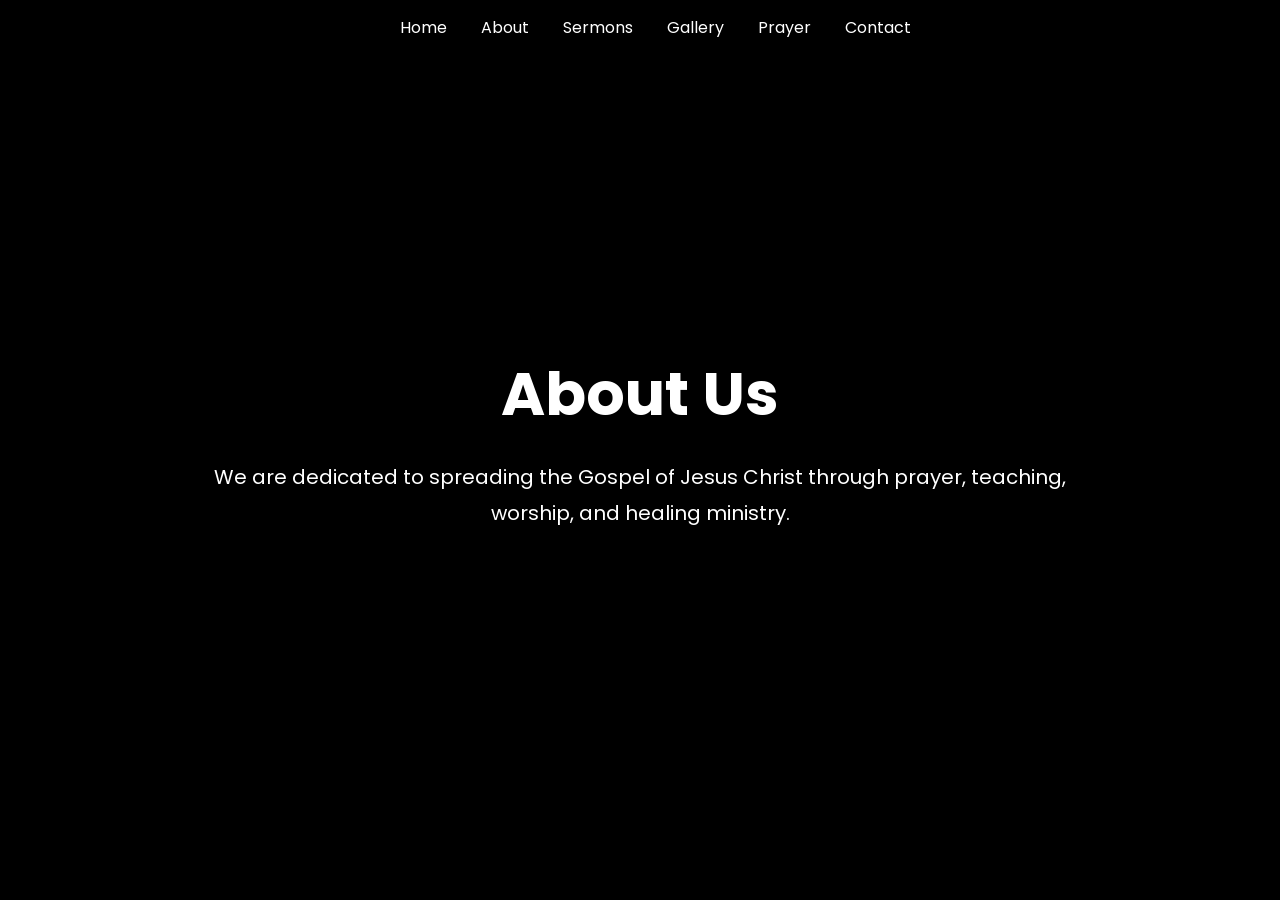
==== about.html @ 10795737 "Add files via upload" ====
<!DOCTYPE html>
<html lang="en">
<head>
  <meta charset="UTF-8">
  <meta name="viewport" content="width=device-width, initial-scale=1.0">
  <title>About - TGPM Ministry</title>
  <link href="https://fonts.googleapis.com/css2?family=Poppins:wght@300;600;700&display=swap" rel="stylesheet">
  <style>
    body{margin:0;font-family:'Poppins',sans-serif;color:white;background:black;}
    header{position:fixed;top:0;width:100%;padding:15px;background:rgba(0,0,0,0.5);text-align:center;z-index:1000;}
    nav a{color:white;text-decoration:none;margin:15px;}
    .hero{position:relative;height:100vh;display:flex;justify-content:center;align-items:center;text-align:center;}
    #bg-video{position:absolute;top:0;left:0;width:100%;height:100%;object-fit:cover;z-index:-2;}
    .overlay{position:absolute;inset:0;background:rgba(0,0,0,0.6);z-index:-1;}
    .content{max-width:900px;padding:20px;}
    h1{font-size:60px;margin:0;}
    p{font-size:20px;line-height:1.8;}
  </style>
</head>
<body>
<header>
  <nav>
    <a href="index.html">Home</a>
    <a href="about.html">About</a>
    <a href="sermons.html">Sermons</a>
    <a href="gallery.html">Gallery</a>
    <a href="prayer.html">Prayer</a>
    <a href="contact.html">Contact</a>
  </nav>
</header>

<section class="hero">
  <video id="bg-video" autoplay muted loop playsinline>
    <source src="videos/about.mp4" type="video/mp4">
  </video>
  <div class="overlay"></div>
  <div class="content">
    <h1>About Us</h1>
    <p>We are dedicated to spreading the Gospel of Jesus Christ through prayer, teaching, worship, and healing ministry.</p>
  </div>
</section>
</body>
</html>
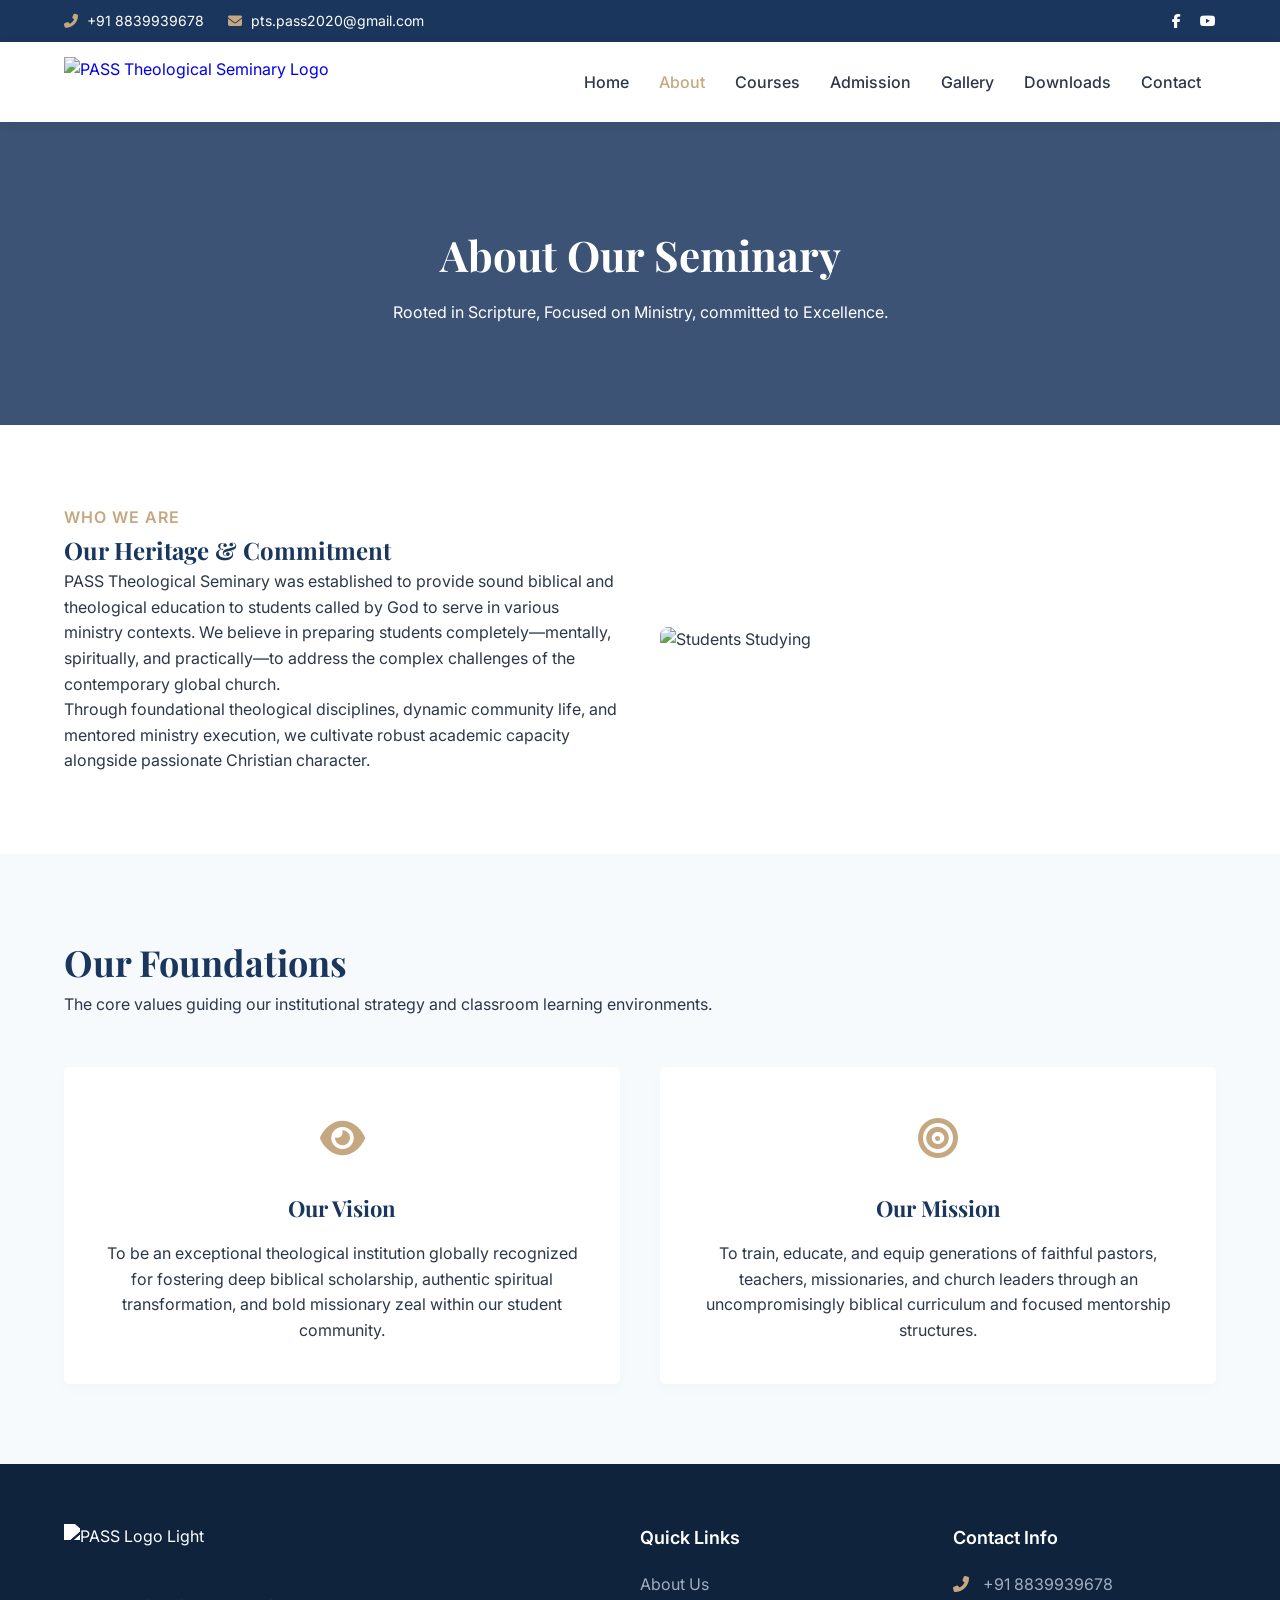
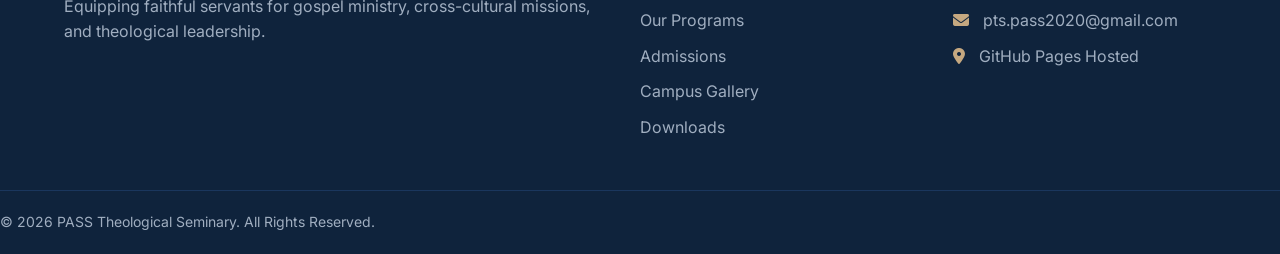
==== commit 2338845f: "Update about.html" ====
--- a/about.html
+++ b/about.html
@@ -1,43 +1,190 @@
 <!DOCTYPE html>
 <html lang="en">
 <head>
-  <meta charset="UTF-8">
-  <meta name="viewport" content="width=device-width, initial-scale=1.0">
-  <title>About - TGPM Ministry</title>
-  <link href="https://fonts.googleapis.com/css2?family=Poppins:wght@300;600;700&display=swap" rel="stylesheet">
-  <style>
-    body{margin:0;font-family:'Poppins',sans-serif;color:white;background:black;}
-    header{position:fixed;top:0;width:100%;padding:15px;background:rgba(0,0,0,0.5);text-align:center;z-index:1000;}
-    nav a{color:white;text-decoration:none;margin:15px;}
-    .hero{position:relative;height:100vh;display:flex;justify-content:center;align-items:center;text-align:center;}
-    #bg-video{position:absolute;top:0;left:0;width:100%;height:100%;object-fit:cover;z-index:-2;}
-    .overlay{position:absolute;inset:0;background:rgba(0,0,0,0.6);z-index:-1;}
-    .content{max-width:900px;padding:20px;}
-    h1{font-size:60px;margin:0;}
-    p{font-size:20px;line-height:1.8;}
-  </style>
+    <meta charset="UTF-8">
+    <meta name="viewport" content="width=device-width, initial-scale=1.0">
+    <title>About Us | PASS Theological Seminary</title>
+    <!-- Google Fonts -->
+    <link rel="preconnect" href="https://fonts.googleapis.com">
+    <link rel="preconnect" href="https://fonts.gstatic.com" crossorigin>
+    <link href="https://fonts.googleapis.com/css2?family=Inter:wght@300;400;500;600;700&family=Playfair+Display:ital,wght@0,600;0,700;1,400&display=swap" rel="stylesheet">
+    <!-- Font Awesome Icons -->
+    <link rel="stylesheet" href="https://cdnjs.cloudflare.com/ajax/libs/font-awesome/6.4.0/css/all.min.css">
+    <!-- AOS Animation Library -->
+    <link href="https://unpkg.com/aos@2.3.1/dist/aos.css" rel="stylesheet">
+    <!-- Custom CSS -->
+    <link rel="stylesheet" href="css/style.css">
+    <style>
+        /* Specific page styles for the inner header banner */
+        .page-banner {
+            position: relative;
+            background: url('https://images.unsplash.com/photo-1541339907198-e08756dedf3f?auto=format&fit=crop&w=1920&q=80') no-repeat center center/cover;
+            padding: 100px 0;
+            color: var(--white);
+            text-align: center;
+        }
+        .page-banner-overlay {
+            position: absolute;
+            top: 0;
+            left: 0;
+            width: 100%;
+            height: 100%;
+            background: rgba(26, 54, 93, 0.85);
+        }
+        .page-banner-content {
+            position: relative;
+            z-index: 1;
+        }
+        .page-banner h1 {
+            color: var(--white);
+            font-size: 42px;
+            margin-bottom: 10px;
+        }
+        .logo-img {
+            height: 50px; /* Adjust height based on your layout preference */
+            width: auto;
+            display: block;
+        }
+        .mission-vision-grid {
+            display: grid;
+            grid-template-columns: 1fr 1fr;
+            gap: 40px;
+            margin-top: 40px;
+        }
+        @media (max-width: 768px) {
+            .mission-vision-grid {
+                grid-template-columns: 1fr;
+            }
+        }
+    </style>
 </head>
 <body>
-<header>
-  <nav>
-    <a href="index.html">Home</a>
-    <a href="about.html">About</a>
-    <a href="sermons.html">Sermons</a>
-    <a href="gallery.html">Gallery</a>
-    <a href="prayer.html">Prayer</a>
-    <a href="contact.html">Contact</a>
-  </nav>
-</header>
 
-<section class="hero">
-  <video id="bg-video" autoplay muted loop playsinline>
-    <source src="videos/about.mp4" type="video/mp4">
-  </video>
-  <div class="overlay"></div>
-  <div class="content">
-    <h1>About Us</h1>
-    <p>We are dedicated to spreading the Gospel of Jesus Christ through prayer, teaching, worship, and healing ministry.</p>
-  </div>
-</section>
+    <!-- Top Bar Info -->
+    <div class="top-bar">
+        <div class="container top-bar-content">
+            <div class="top-info">
+                <span><i class="fas fa-phone-alt"></i> +91 8839939678</span>
+                <span><i class="fas fa-envelope"></i> pts.pass2020@gmail.com</span>
+            </div>
+            <div class="top-socials">
+                <a href="#" aria-label="Facebook"><i class="fab fa-facebook-f"></i></a>
+                <a href="#" aria-label="YouTube"><i class="fab fa-youtube"></i></a>
+            </div>
+        </div>
+    </div>
+
+    <!-- Navigation Header -->
+    <header class="main-header">
+        <div class="container nav-container">
+            <a href="index.html" class="logo-area">
+                <!-- Target your uploaded logo image -->
+                <img src="images/logo.png" alt="PASS Theological Seminary Logo" class="logo-img">
+            </a>
+            
+            <button class="menu-toggle" aria-label="Toggle navigation">
+                <i class="fas fa-bars"></i>
+            </button>
+
+            <nav class="nav-menu">
+                <ul>
+                    <li><a href="index.html">Home</a></li>
+                    <li><a href="about.html" class="active">About</a></li>
+                    <li><a href="courses.html">Courses</a></li>
+                    <li><a href="admission.html">Admission</a></li>
+                    <li><a href="gallery.html">Gallery</a></li>
+                    <li><a href="downloads.html">Downloads</a></li>
+                    <li><a href="contact.html">Contact</a></li>
+                </ul>
+            </nav>
+        </div>
+    </header>
+
+    <!-- Page Title Banner -->
+    <section class="page-banner">
+        <div class="page-banner-overlay"></div>
+        <div class="container page-banner-content" data-aos="fade-up">
+            <h1>About Our Seminary</h1>
+            <p>Rooted in Scripture, Focused on Ministry, committed to Excellence.</p>
+        </div>
+    </section>
+
+    <!-- Detailed About / History Section -->
+    <section class="section-padding">
+        <div class="container grid-2">
+            <div class="about-details" data-aos="fade-right">
+                <span class="section-subtitle">Who We Are</span>
+                <h2>Our Heritage & Commitment</h2>
+                <p>PASS Theological Seminary was established to provide sound biblical and theological education to students called by God to serve in various ministry contexts. We believe in preparing students completely—mentally, spiritually, and practically—to address the complex challenges of the contemporary global church.</p>
+                <p>Through foundational theological disciplines, dynamic community life, and mentored ministry execution, we cultivate robust academic capacity alongside passionate Christian character.</p>
+            </div>
+            <div class="about-side-image" data-aos="fade-left">
+                <img src="https://images.unsplash.com/photo-1523050854058-8df90110c9f1?auto=format&fit=crop&w=800&q=80" alt="Students Studying" class="responsive-img">
+            </div>
+        </div>
+    </section>
+
+    <!-- Mission & Vision Banner -->
+    <section class="section-padding bg-light">
+        <div class="container">
+            <div class="section-header text-center" data-aos="fade-up">
+                <h2>Our Foundations</h2>
+                <p>The core values guiding our institutional strategy and classroom learning environments.</p>
+            </div>
+            <div class="mission-vision-grid">
+                <div class="pillar-card" data-aos="fade-up" data-aos-delay="100">
+                    <div class="pillar-icon"><i class="fas fa-eye"></i></div>
+                    <h3>Our Vision</h3>
+                    <p>To be an exceptional theological institution globally recognized for fostering deep biblical scholarship, authentic spiritual transformation, and bold missionary zeal within our student community.</p>
+                </div>
+                <div class="pillar-card" data-aos="fade-up" data-aos-delay="200">
+                    <div class="pillar-icon"><i class="fas fa-bullseye"></i></div>
+                    <h3>Our Mission</h3>
+                    <p>To train, educate, and equip generations of faithful pastors, teachers, missionaries, and church leaders through an uncompromisingly biblical curriculum and focused mentorship structures.</p>
+                </div>
+            </div>
+        </div>
+    </section>
+
+    <!-- Footer -->
+    <footer class="main-footer">
+        <div class="container footer-grid">
+            <div class="footer-info">
+                <div class="logo-area light">
+                    <img src="images/logo.png" alt="PASS Logo Light" class="logo-img" style="filter: brightness(0) invert(1);">
+                </div>
+                <p style="margin-top: 20px;">Equipping faithful servants for gospel ministry, cross-cultural missions, and theological leadership.</p>
+            </div>
+            <div class="footer-links">
+                <h3>Quick Links</h3>
+                <ul>
+                    <li><a href="about.html">About Us</a></li>
+                    <li><a href="courses.html">Our Programs</a></li>
+                    <li><a href="admission.html">Admissions</a></li>
+                    <li><a href="gallery.html">Campus Gallery</a></li>
+                    <li><a href="downloads.html">Downloads</a></li>
+                </ul>
+            </div>
+            <div class="footer-contact">
+                <h3>Contact Info</h3>
+                <p><i class="fas fa-phone-alt"></i> +91 8839939678</p>
+                <p><i class="fas fa-envelope"></i> pts.pass2020@gmail.com</p>
+                <p><i class="fas fa-map-marker-alt"></i> GitHub Pages Hosted</p>
+            </div>
+        </div>
+        <div class="footer-bottom text-center">
+            <p>&copy; 2026 PASS Theological Seminary. All Rights Reserved.</p>
+        </div>
+    </footer>
+
+    <!-- AOS Scroll Animation Script -->
+    <script src="https://unpkg.com/aos@2.3.1/dist/aos.js"></script>
+    <script>
+        AOS.init({
+            once: true
+        });
+    </script>
+    <!-- Custom JavaScript -->
+    <script src="js/script.js"></script>
 </body>
-</html>+</html>
--- a/css/style.css
+++ b/css/style.css
@@ -0,0 +1,491 @@
+/* ==========================================================================
+   1. VARIABLES & BASE STYLES
+   ========================================================================== */
+:root {
+    --primary-color: #1a365d;    /* Deep Navy */
+    --secondary-color: #c5a880;  /* Muted Gold */
+    --text-color: #2d3748;       /* Dark Gray */
+    --light-bg: #f7fafc;         /* Light Off-White */
+    --white: #ffffff;
+    --transition: all 0.3s ease;
+}
+
+* {
+    margin: 0;
+    padding: 0;
+    box-sizing: border-box;
+}
+
+body {
+    font-family: 'Inter', sans-serif;
+    color: var(--text-color);
+    line-height: 1.6;
+    background-color: var(--white);
+    overflow-x: hidden;
+}
+
+h1, h2, h3, .brand-title {
+    font-family: 'Playfair Display', serif;
+    color: var(--primary-color);
+}
+
+.container {
+    width: 90%;
+    max-width: 1200px;
+    margin: 0 auto;
+}
+
+.section-padding {
+    padding: 80px 0;
+}
+
+.bg-light {
+    background-color: var(--light-bg);
+}
+
+.text-center {
+    text-center: center;
+}
+
+/* ==========================================================================
+   2. BUTTONS & UTILITIES
+   ========================================================================== */
+.btn {
+    display: inline-block;
+    padding: 12px 30px;
+    border-radius: 4px;
+    text-decoration: none;
+    font-weight: 600;
+    transition: var(--transition);
+    cursor: pointer;
+}
+
+.btn-primary {
+    background-color: var(--secondary-color);
+    color: var(--primary-color);
+}
+
+.btn-primary:hover {
+    background-color: var(--primary-color);
+    color: var(--white);
+}
+
+.btn-secondary {
+    background-color: transparent;
+    color: var(--white);
+    border: 2px solid var(--white);
+}
+
+.btn-secondary:hover {
+    background-color: var(--white);
+    color: var(--primary-color);
+}
+
+.btn-light {
+    background-color: var(--primary-color);
+    color: var(--white);
+}
+
+.btn-outline-light {
+    border: 2px solid var(--primary-color);
+    color: var(--primary-color);
+}
+
+.btn-text {
+    color: var(--secondary-color);
+    text-decoration: none;
+    font-weight: 600;
+    transition: var(--transition);
+}
+
+.btn-text:hover {
+    color: var(--primary-color);
+}
+
+.responsive-img {
+    width: 100%;
+    height: auto;
+    display: block;
+    border-radius: 8px;
+}
+
+/* Grid Layouts */
+.grid-2 {
+    display: grid;
+    grid-template-columns: repeat(auto-fit, minmax(450px, 1fr));
+    gap: 40px;
+    align-items: center;
+}
+
+.grid-3 {
+    display: grid;
+    grid-template-columns: repeat(auto-fit, minmax(300px, 1fr));
+    gap: 30px;
+}
+
+/* ==========================================================================
+   3. TOP BAR & NAVIGATION
+   ========================================================================== */
+.top-bar {
+    background-color: var(--primary-color);
+    color: var(--white);
+    padding: 10px 0;
+    font-size: 14px;
+}
+
+.top-bar-content {
+    display: flex;
+    justify-content: space-between;
+    align-items: center;
+}
+
+.top-info span {
+    margin-right: 20px;
+}
+
+.top-info i {
+    color: var(--secondary-color);
+    margin-right: 5px;
+}
+
+.top-socials a {
+    color: var(--white);
+    margin-left: 15px;
+    transition: var(--transition);
+}
+
+.top-socials a:hover {
+    color: var(--secondary-color);
+}
+
+/* Header */
+.main-header {
+    background: var(--white);
+    box-shadow: 0 2px 10px rgba(0,0,0,0.05);
+    position: sticky;
+    top: 0;
+    z-index: 1000;
+}
+
+.nav-container {
+    display: flex;
+    justify-content: space-between;
+    align-items: center;
+    padding: 15px 0;
+}
+
+.logo-area {
+    display: flex;
+    align-items: center;
+    text-decoration: none;
+}
+
+.logo-placeholder {
+    font-size: 28px;
+    color: var(--primary-color);
+    margin-right: 12px;
+}
+
+.logo-text {
+    display: flex;
+    flex-direction: column;
+}
+
+.brand-title {
+    font-size: 24px;
+    font-weight: 700;
+    line-height: 1;
+}
+
+.brand-subtitle {
+    font-size: 12px;
+    text-transform: uppercase;
+    letter-spacing: 1px;
+    color: #718096;
+}
+
+.menu-toggle {
+    display: none;
+    background: none;
+    border: none;
+    font-size: 24px;
+    color: var(--primary-color);
+    cursor: pointer;
+}
+
+.nav-menu ul {
+    display: flex;
+    list-style: none;
+}
+
+.nav-menu a {
+    text-decoration: none;
+    color: var(--text-color);
+    font-weight: 500;
+    padding: 10px 15px;
+    transition: var(--transition);
+}
+
+.nav-menu a:hover, .nav-menu a.active {
+    color: var(--secondary-color);
+}
+
+/* ==========================================================================
+   4. HERO & CONTENT SECTIONS
+   ========================================================================== */
+.hero-section {
+    position: relative;
+    background: url('https://images.unsplash.com/photo-1541339907198-e08756dedf3f?auto=format&fit=crop&w=1920&q=80') no-repeat center center/cover;
+    height: 70vh;
+    min-height: 500px;
+    display: flex;
+    align-items: center;
+    color: var(--white);
+}
+
+.hero-overlay {
+    position: absolute;
+    top: 0;
+    left: 0;
+    width: 100%;
+    height: 100%;
+    background: linear-gradient(rgba(26, 54, 93, 0.85), rgba(26, 54, 93, 0.7));
+}
+
+.hero-content {
+    position: relative;
+    z-index: 1;
+    max-width: 800px;
+}
+
+.hero-tagline {
+    color: var(--secondary-color);
+    text-transform: uppercase;
+    letter-spacing: 2px;
+    font-weight: 600;
+    display: block;
+    margin-bottom: 15px;
+}
+
+.hero-content h1 {
+    font-size: 48px;
+    color: var(--white);
+    margin-bottom: 20px;
+    line-height: 1.2;
+}
+
+.hero-content p {
+    font-size: 18px;
+    margin-bottom: 30px;
+    opacity: 0.9;
+}
+
+.hero-buttons .btn {
+    margin-right: 15px;
+}
+
+/* Welcome Section */
+.section-subtitle {
+    color: var(--secondary-color);
+    text-transform: uppercase;
+    font-weight: 600;
+    letter-spacing: 1px;
+}
+
+.welcome-text h2 {
+    font-size: 36px;
+    margin: 10px 0 20px;
+}
+
+.welcome-text p {
+    margin-bottom: 20px;
+}
+
+.image-frame {
+    position: relative;
+    padding: 10px;
+}
+
+.frame-accent {
+    position: absolute;
+    top: 0;
+    left: 0;
+    width: 70%;
+    height: 70%;
+    border-top: 4px solid var(--secondary-color);
+    border-left: 4px solid var(--secondary-color);
+    z-index: 0;
+}
+
+.welcome-image img {
+    position: relative;
+    z-index: 1;
+    box-shadow: 0 15px 30px rgba(0,0,0,0.1);
+}
+
+/* Pillars Section */
+.section-header {
+    margin-bottom: 50px;
+}
+
+.section-header h2 {
+    font-size: 36px;
+}
+
+.pillar-card {
+    background: var(--white);
+    padding: 40px 30px;
+    border-radius: 6px;
+    box-shadow: 0 5px 15px rgba(0,0,0,0.02);
+    text-align: center;
+    transition: var(--transition);
+}
+
+.pillar-card:hover {
+    transform: translateY(-5px);
+    box-shadow: 0 15px 30px rgba(0,0,0,0.08);
+}
+
+.pillar-icon {
+    font-size: 40px;
+    color: var(--secondary-color);
+    margin-bottom: 20px;
+}
+
+.pillar-card h3 {
+    margin-bottom: 15px;
+    font-size: 22px;
+}
+
+/* CTA Banner */
+.cta-banner {
+    background-color: #edf2f7;
+    border-left: 5px solid var(--secondary-color);
+}
+
+.cta-banner h2 {
+    font-size: 32px;
+    margin-bottom: 15px;
+}
+
+.cta-banner p {
+    margin-bottom: 25px;
+    max-width: 600px;
+    margin-left: auto;
+    margin-right: auto;
+}
+
+.cta-buttons .btn {
+    margin: 10px;
+}
+
+/* ==========================================================================
+   5. FOOTER
+   ========================================================================== */
+.main-footer {
+    background-color: #0f233c;
+    color: #a0aec0;
+    padding: 60px 0 20px;
+}
+
+.footer-grid {
+    display: grid;
+    grid-template-columns: 2fr 1fr 1fr;
+    gap: 50px;
+    margin-bottom: 40px;
+}
+
+.logo-area.light .brand-title {
+    color: var(--white);
+}
+
+.logo-area.light .logo-placeholder {
+    color: var(--secondary-color);
+}
+
+.footer-info p {
+    margin-top: 15px;
+}
+
+.footer-links h3, .footer-contact h3 {
+    color: var(--white);
+    font-size: 18px;
+    margin-bottom: 20px;
+    font-family: 'Inter', sans-serif;
+    font-weight: 600;
+}
+
+.footer-links ul {
+    list-style: none;
+}
+
+.footer-links li {
+    margin-bottom: 10px;
+}
+
+.footer-links a {
+    color: #a0aec0;
+    text-decoration: none;
+    transition: var(--transition);
+}
+
+.footer-links a:hover {
+    color: var(--secondary-color);
+    padding-left: 5px;
+}
+
+.footer-contact p {
+    margin-bottom: 10px;
+}
+
+.footer-contact i {
+    color: var(--secondary-color);
+    margin-right: 10px;
+}
+
+.footer-bottom {
+    border-top: 1px solid #1a365d;
+    padding-top: 20px;
+    font-size: 14px;
+}
+
+/* ==========================================================================
+   6. RESPONSIVE MEDIA QUERIES
+   ========================================================================== */
+@media (max-width: 768px) {
+    .top-bar {
+        display: none; /* Hide top bar on mobile for cleaner look */
+    }
+
+    .menu-toggle {
+        display: block;
+    }
+
+    .nav-menu {
+        display: none; /* Will be toggled by JS script later */
+        position: absolute;
+        top: 100%;
+        left: 0;
+        width: 100%;
+        background: var(--white);
+        box-shadow: 0 5px 10px rgba(0,0,0,0.1);
+    }
+
+    .nav-menu ul {
+        flex-direction: column;
+        padding: 20px;
+    }
+
+    .nav-menu li {
+        margin: 10px 0;
+    }
+
+    .hero-content h1 {
+        font-size: 32px;
+    }
+
+    .footer-grid {
+        grid-template-columns: 1fr;
+        gap: 30px;
+    }
+}
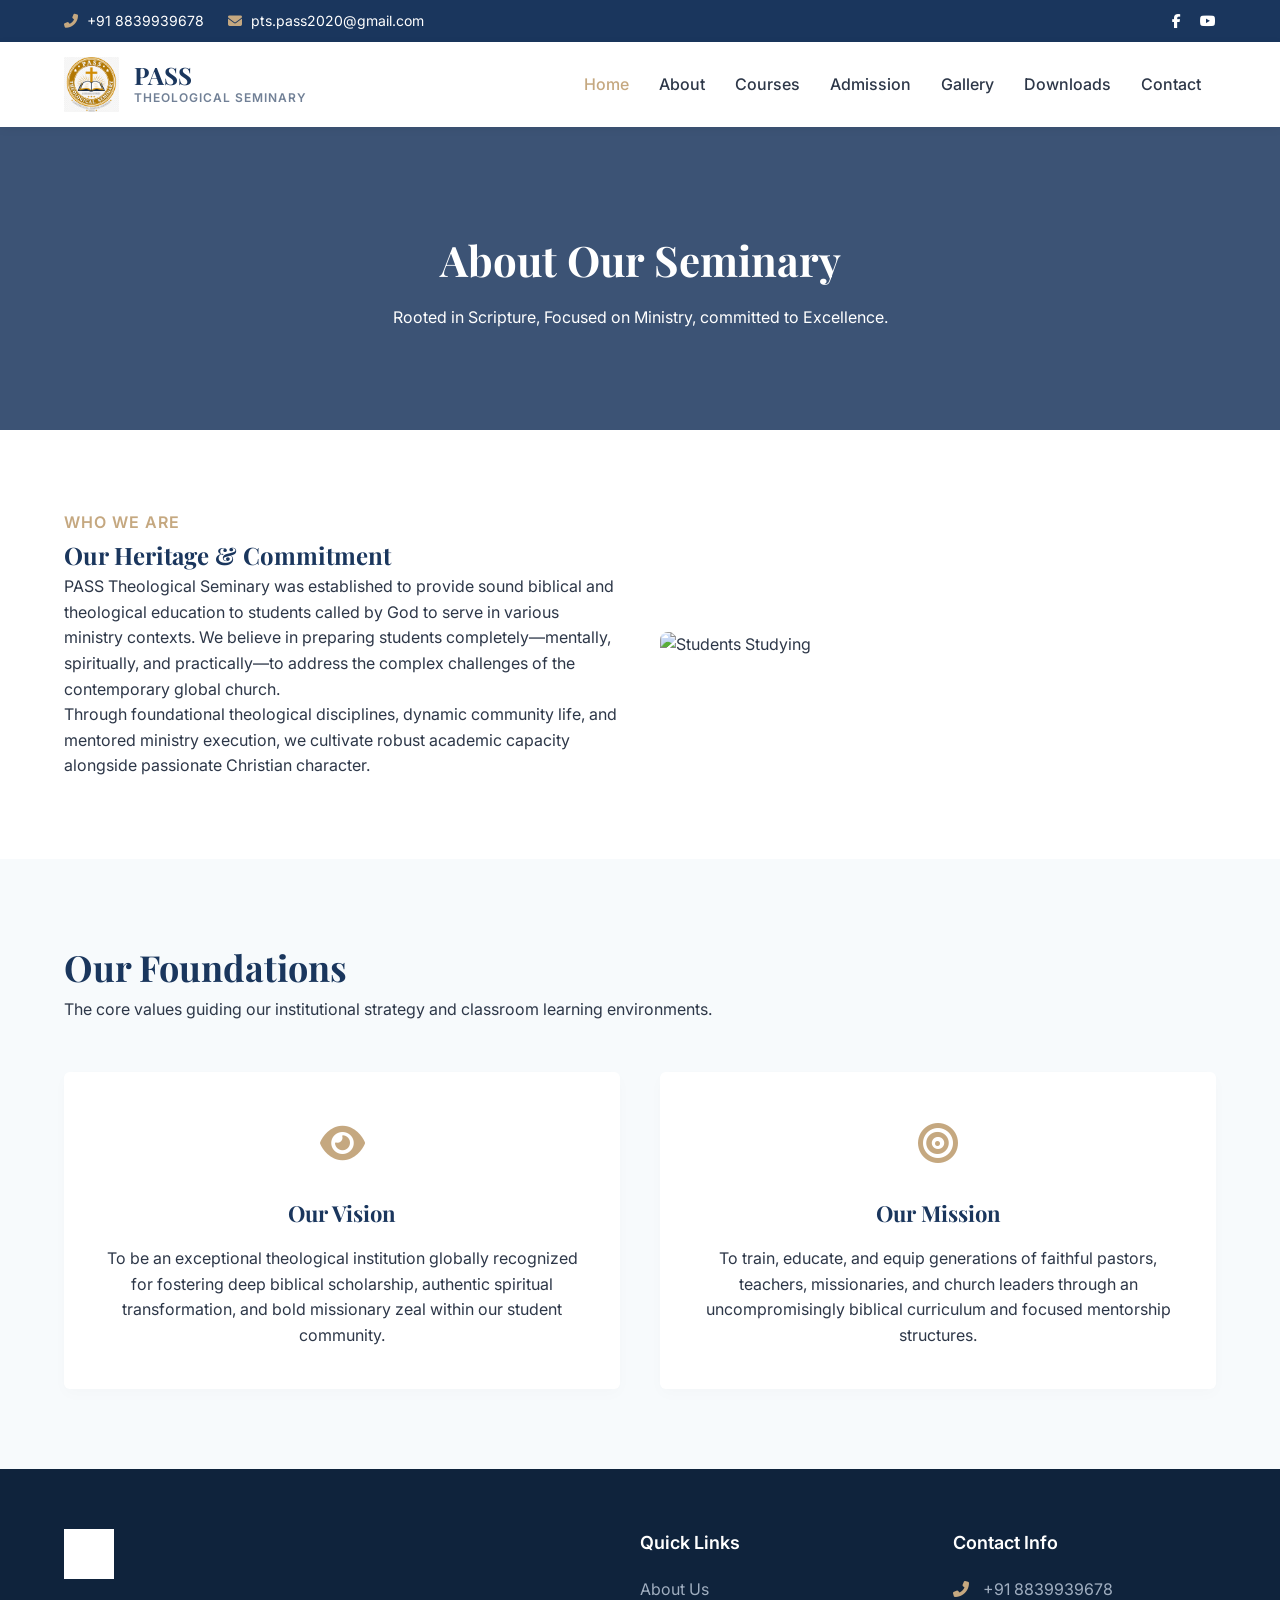
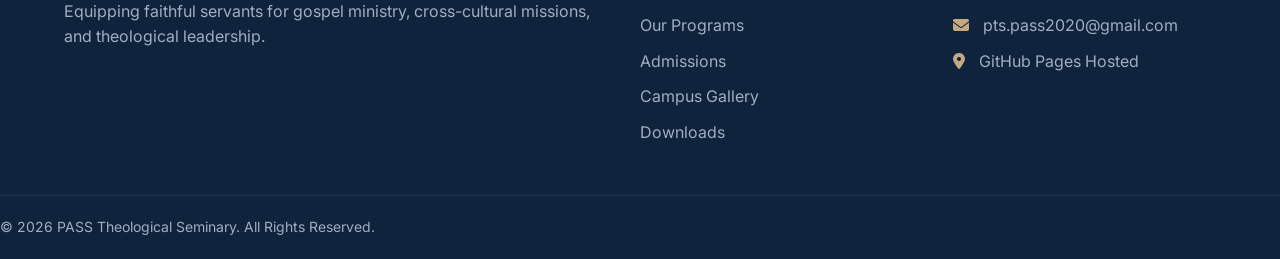
==== commit b5b342a8: "Update about.html" ====
--- a/about.html
+++ b/about.html
@@ -75,11 +75,17 @@
     </div>
 
     <!-- Navigation Header -->
+    <!-- Navigation Header -->
     <header class="main-header">
         <div class="container nav-container">
-            <a href="index.html" class="logo-area">
-                <!-- Target your uploaded logo image -->
-                <img src="images/logo.png" alt="PASS Theological Seminary Logo" class="logo-img">
+            <a href="index.html" class="logo-area" style="display: flex; align-items: center; gap: 15px; text-decoration: none;">
+                <!-- Logo Image -->
+                <img src="images/logo.png" alt="PASS Logo" class="logo-img" style="height: 55px; width: auto; display: block;">
+                <!-- Brand Text Side-by-Side -->
+                <div class="logo-text" style="display: flex; flex-direction: column;">
+                    <span class="brand-title" style="font-family: 'Playfair Display', serif; font-size: 24px; font-weight: 700; color: #1a365d; line-height: 1.1;">PASS</span>
+                    <span class="brand-subtitle" style="font-family: 'Inter', sans-serif; font-size: 12px; text-transform: uppercase; letter-spacing: 1px; color: #718096; font-weight: 600;">Theological Seminary</span>
+                </div>
             </a>
             
             <button class="menu-toggle" aria-label="Toggle navigation">
@@ -88,8 +94,8 @@
 
             <nav class="nav-menu">
                 <ul>
-                    <li><a href="index.html">Home</a></li>
-                    <li><a href="about.html" class="active">About</a></li>
+                    <li><a href="index.html" class="active">Home</a></li>
+                    <li><a href="about.html">About</a></li>
                     <li><a href="courses.html">Courses</a></li>
                     <li><a href="admission.html">Admission</a></li>
                     <li><a href="gallery.html">Gallery</a></li>
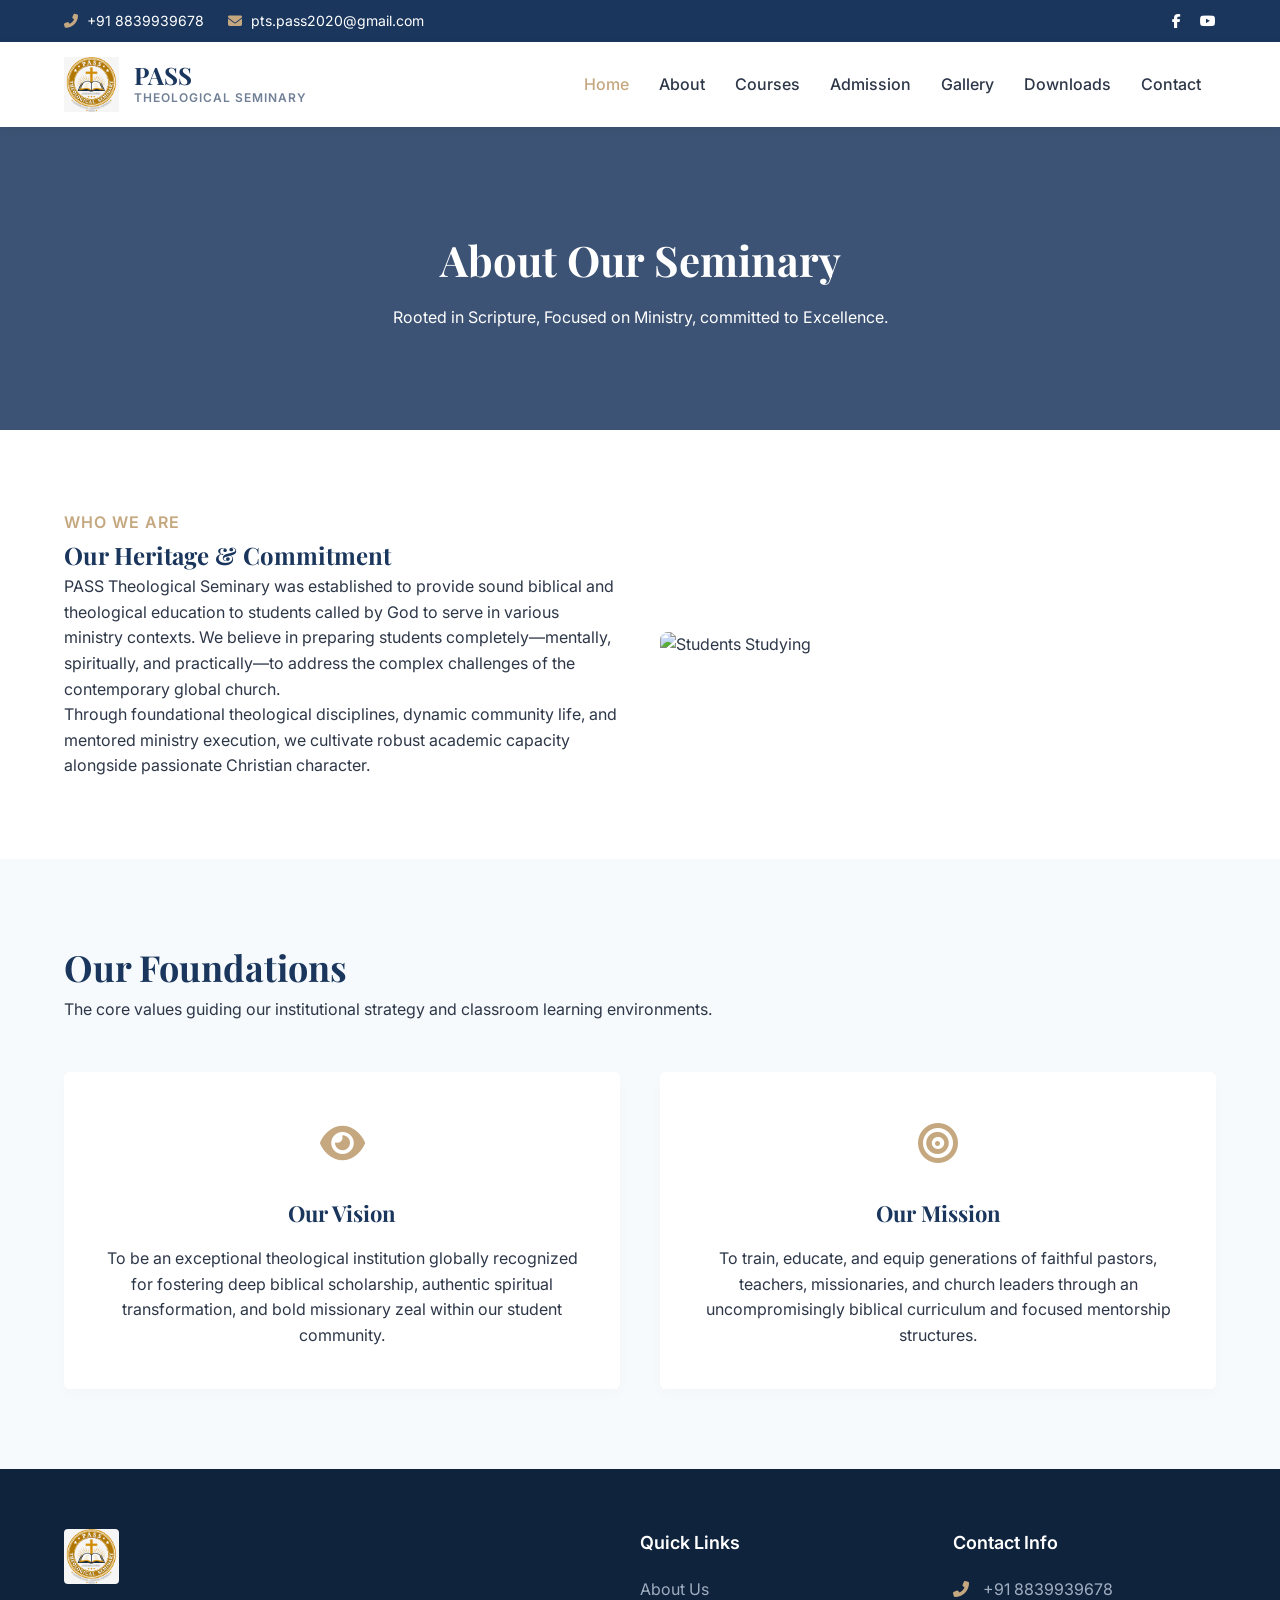
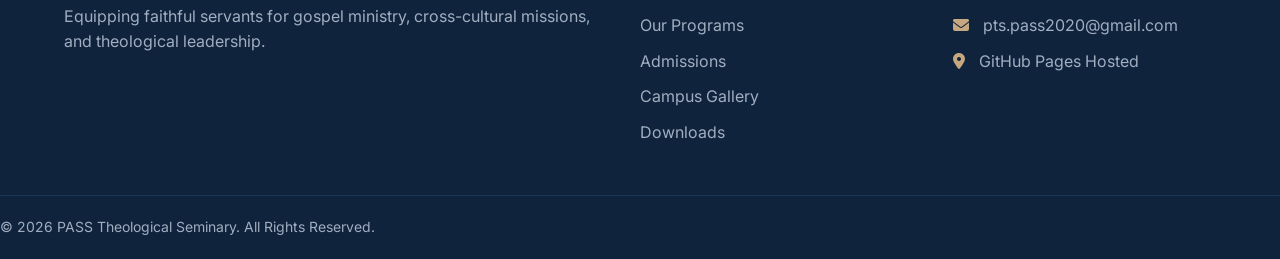
==== commit 7a0e017b: "Update about.html" ====
--- a/about.html
+++ b/about.html
@@ -157,7 +157,7 @@
         <div class="container footer-grid">
             <div class="footer-info">
                 <div class="logo-area light">
-                    <img src="images/logo.png" alt="PASS Logo Light" class="logo-img" style="filter: brightness(0) invert(1);">
+                    <img src="images/logo.png" alt="PASS Logo Light" class="logo-img" style="height: 55px; width: auto; display: block; border-radius: 4px;">
                 </div>
                 <p style="margin-top: 20px;">Equipping faithful servants for gospel ministry, cross-cultural missions, and theological leadership.</p>
             </div>
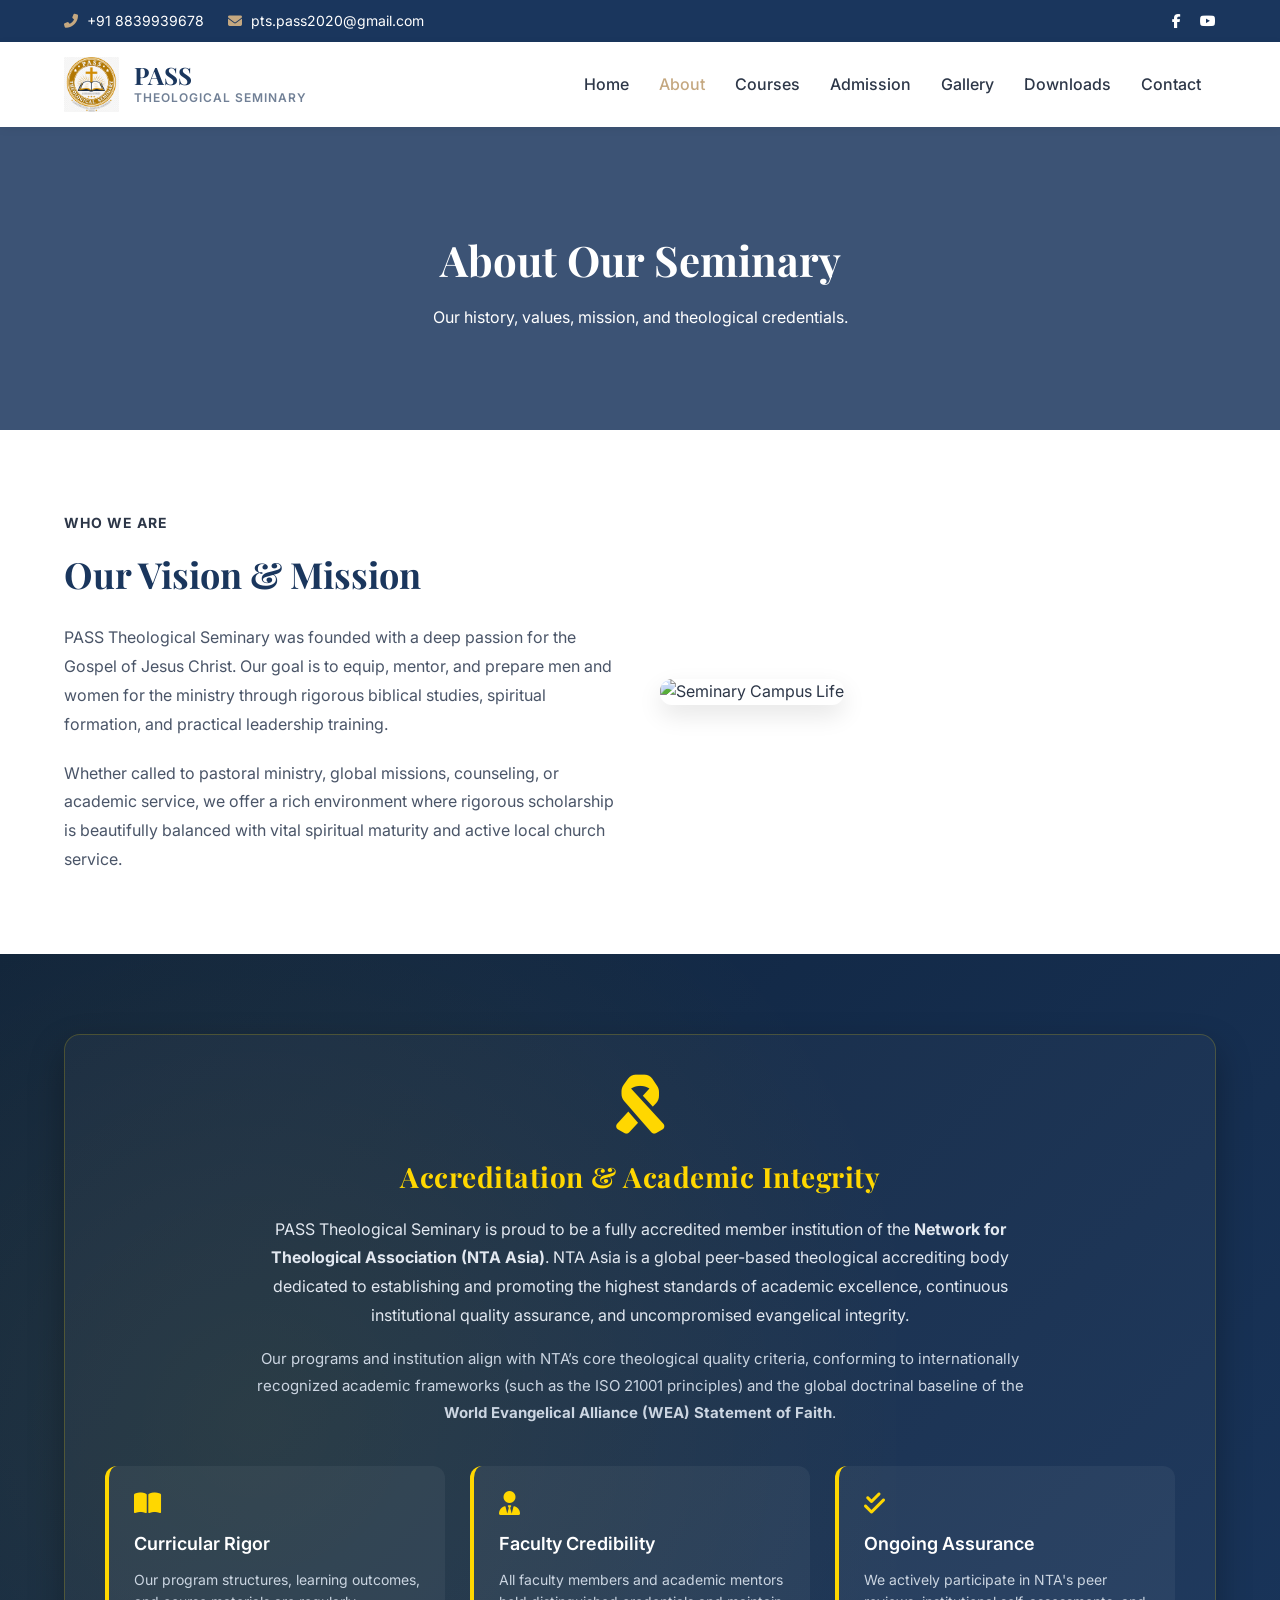
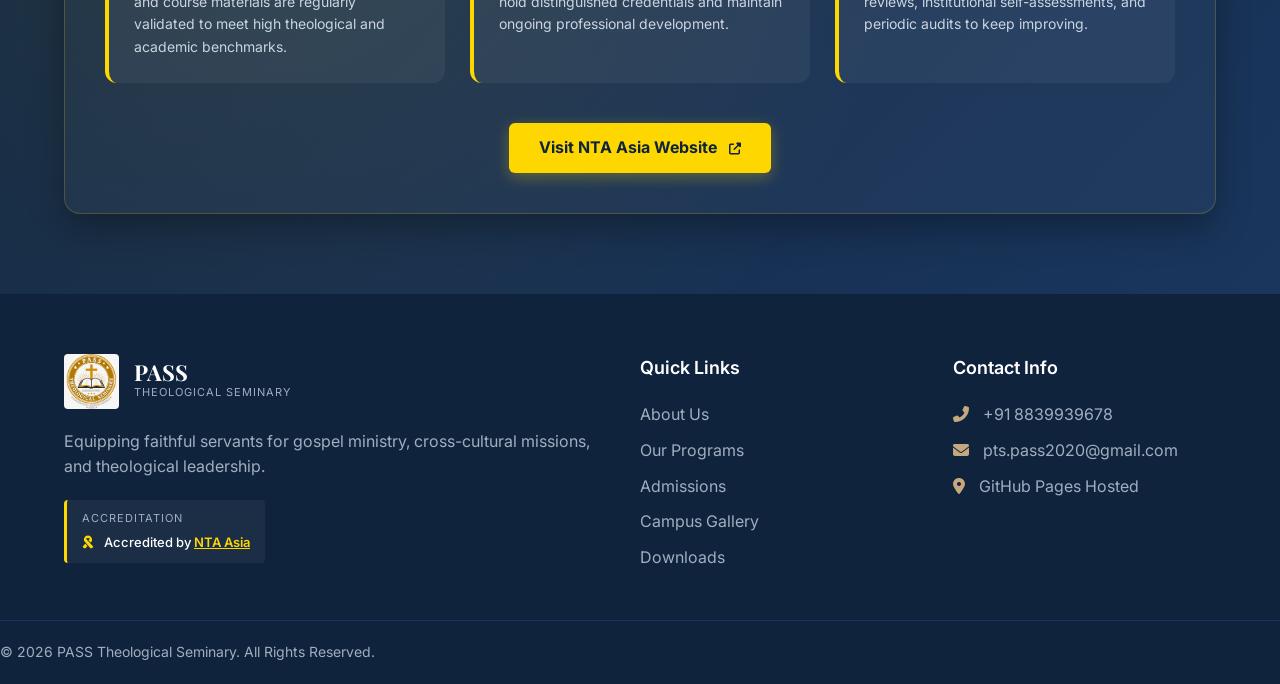
==== commit e1178f4b: "Update about.html" ====
--- a/about.html
+++ b/about.html
@@ -15,7 +15,19 @@
     <!-- Custom CSS -->
     <link rel="stylesheet" href="css/style.css">
     <style>
-        /* Specific page styles for the inner header banner */
+        /* Anti-Screenshot Print Media Shield */
+        @media print {
+            body { display: none !important; }
+        }
+
+        /* Prevent Text & Image Selection */
+        body {
+            -webkit-user-select: none !important;
+            -moz-user-select: none !important;
+            -ms-user-select: none !important;
+            user-select: none !important;
+        }
+
         .page-banner {
             position: relative;
             background: url('https://images.unsplash.com/photo-1541339907198-e08756dedf3f?auto=format&fit=crop&w=1920&q=80') no-repeat center center/cover;
@@ -40,21 +52,109 @@
             font-size: 42px;
             margin-bottom: 10px;
         }
-        .logo-img {
-            height: 50px; /* Adjust height based on your layout preference */
-            width: auto;
+
+        /* 🌟 MODERN ACCREDITATION SECTION (Sprinkle & Flash) 🌟 */
+        .accreditation-section {
+            background: linear-gradient(135deg, #0f233c 0%, #1a365d 100%);
+            color: #ffffff;
+            padding: 80px 0;
+            position: relative;
+            overflow: hidden;
+        }
+        .accreditation-section::before {
+            content: '';
+            position: absolute;
+            top: -50%;
+            left: -30%;
+            width: 100%;
+            height: 200%;
+            background: radial-gradient(circle, rgba(255,215,0,0.08) 0%, transparent 60%);
+            pointer-events: none;
+        }
+        .accreditation-shield {
+            background: rgba(255, 255, 255, 0.03);
+            border: 1px solid rgba(255, 215, 0, 0.2);
+            border-radius: 16px;
+            padding: 40px;
+            text-align: center;
+            box-shadow: 0 15px 35px rgba(0, 0, 0, 0.3);
+            position: relative;
+            z-index: 2;
+            transition: all 0.4s ease;
+        }
+        .accreditation-shield:hover {
+            border-color: rgba(255, 215, 0, 0.6);
+            transform: translateY(-5px);
+            box-shadow: 0 20px 40px rgba(255, 215, 0, 0.1);
+        }
+        .shield-icon {
+            font-size: 60px;
+            color: #ffd700;
+            margin-bottom: 20px;
+            animation: pulse 2s infinite;
+        }
+        @keyframes pulse {
+            0% { transform: scale(1); opacity: 0.9; }
+            50% { transform: scale(1.05); opacity: 1; filter: drop-shadow(0 0 15px rgba(255, 215, 0, 0.6)); }
+            100% { transform: scale(1); opacity: 0.9; }
+        }
+        .accreditation-title {
+            font-family: 'Playfair Display', serif;
+            font-size: 28px;
+            color: #ffd700;
+            margin-bottom: 15px;
+            font-weight: 700;
+            letter-spacing: 0.5px;
+        }
+        .accreditation-details {
+            font-size: 16px;
+            line-height: 1.8;
+            color: #e2e8f0;
+            max-width: 800px;
+            margin: 0 auto 30px auto;
+        }
+        .accreditation-grid {
+            display: grid;
+            grid-template-columns: repeat(auto-fit, minmax(250px, 1fr));
+            gap: 25px;
+            margin-top: 40px;
+        }
+        .accreditation-card {
+            background: rgba(255, 255, 255, 0.05);
+            border-radius: 12px;
+            padding: 25px;
+            text-align: left;
+            transition: transform 0.3s ease, background 0.3s ease;
+            border-left: 4px solid #ffd700;
+        }
+        .accreditation-card:hover {
+            background: rgba(255, 255, 255, 0.08);
+            transform: translateY(-3px);
+        }
+        .accreditation-card i {
+            color: #ffd700;
+            font-size: 24px;
+            margin-bottom: 15px;
             display: block;
         }
-        .mission-vision-grid {
-            display: grid;
-            grid-template-columns: 1fr 1fr;
-            gap: 40px;
-            margin-top: 40px;
-        }
-        @media (max-width: 768px) {
-            .mission-vision-grid {
-                grid-template-columns: 1fr;
-            }
+        .accreditation-card h4 {
+            font-size: 18px;
+            margin-bottom: 10px;
+            color: #ffffff;
+            font-weight: 600;
+        }
+        .accreditation-card p {
+            font-size: 14px;
+            color: #cbd5e1;
+            line-height: 1.6;
+            margin: 0;
+        }
+
+        /* Custom image protection */
+        img {
+            pointer-events: none !important;
+            -webkit-user-drag: none !important;
+            user-drag: none !important;
         }
     </style>
 </head>
@@ -75,13 +175,10 @@
     </div>
 
     <!-- Navigation Header -->
-    <!-- Navigation Header -->
     <header class="main-header">
         <div class="container nav-container">
             <a href="index.html" class="logo-area" style="display: flex; align-items: center; gap: 15px; text-decoration: none;">
-                <!-- Logo Image -->
                 <img src="images/logo.png" alt="PASS Logo" class="logo-img" style="height: 55px; width: auto; display: block;">
-                <!-- Brand Text Side-by-Side -->
                 <div class="logo-text" style="display: flex; flex-direction: column;">
                     <span class="brand-title" style="font-family: 'Playfair Display', serif; font-size: 24px; font-weight: 700; color: #1a365d; line-height: 1.1;">PASS</span>
                     <span class="brand-subtitle" style="font-family: 'Inter', sans-serif; font-size: 12px; text-transform: uppercase; letter-spacing: 1px; color: #718096; font-weight: 600;">Theological Seminary</span>
@@ -94,8 +191,8 @@
 
             <nav class="nav-menu">
                 <ul>
-                    <li><a href="index.html" class="active">Home</a></li>
-                    <li><a href="about.html">About</a></li>
+                    <li><a href="index.html">Home</a></li>
+                    <li><a href="about.html" class="active">About</a></li>
                     <li><a href="courses.html">Courses</a></li>
                     <li><a href="admission.html">Admission</a></li>
                     <li><a href="gallery.html">Gallery</a></li>
@@ -111,42 +208,76 @@
         <div class="page-banner-overlay"></div>
         <div class="container page-banner-content" data-aos="fade-up">
             <h1>About Our Seminary</h1>
-            <p>Rooted in Scripture, Focused on Ministry, committed to Excellence.</p>
+            <p>Our history, values, mission, and theological credentials.</p>
         </div>
     </section>
 
-    <!-- Detailed About / History Section -->
-    <section class="section-padding">
-        <div class="container grid-2">
-            <div class="about-details" data-aos="fade-right">
-                <span class="section-subtitle">Who We Are</span>
-                <h2>Our Heritage & Commitment</h2>
-                <p>PASS Theological Seminary was established to provide sound biblical and theological education to students called by God to serve in various ministry contexts. We believe in preparing students completely—mentally, spiritually, and practically—to address the complex challenges of the contemporary global church.</p>
-                <p>Through foundational theological disciplines, dynamic community life, and mentored ministry execution, we cultivate robust academic capacity alongside passionate Christian character.</p>
-            </div>
-            <div class="about-side-image" data-aos="fade-left">
-                <img src="https://images.unsplash.com/photo-1523050854058-8df90110c9f1?auto=format&fit=crop&w=800&q=80" alt="Students Studying" class="responsive-img">
+    <!-- About Content Section -->
+    <section class="section-padding bg-white">
+        <div class="container">
+            <div class="grid-2col" style="display: grid; grid-template-columns: 1fr 1fr; gap: 40px; align-items: center;">
+                <div class="about-text" data-aos="fade-right">
+                    <span class="text-primary-color" style="font-weight: 700; text-transform: uppercase; letter-spacing: 1px; font-size: 14px;">Who We Are</span>
+                    <h2 style="font-family: 'Playfair Display', serif; font-size: 36px; color: #1a365d; margin: 10px 0 20px 0;">Our Vision & Mission</h2>
+                    <p style="font-size: 16px; line-height: 1.8; color: #4a5568; margin-bottom: 20px;">
+                        PASS Theological Seminary was founded with a deep passion for the Gospel of Jesus Christ. Our goal is to equip, mentor, and prepare men and women for the ministry through rigorous biblical studies, spiritual formation, and practical leadership training.
+                    </p>
+                    <p style="font-size: 16px; line-height: 1.8; color: #4a5568;">
+                        Whether called to pastoral ministry, global missions, counseling, or academic service, we offer a rich environment where rigorous scholarship is beautifully balanced with vital spiritual maturity and active local church service.
+                    </p>
+                </div>
+                <div class="about-image-wrapper" data-aos="fade-left" style="position: relative;">
+                    <!-- Shield Over Image to Block Saving -->
+                    <div style="position: absolute; top:0; left:0; width:100%; height:100%; z-index: 5; background: transparent;"></div>
+                    <img src="https://images.unsplash.com/photo-1523050854058-8df90110c9f1?auto=format&fit=crop&w=800&q=80" alt="Seminary Campus Life" style="width: 100%; border-radius: 12px; box-shadow: 0 10px 25px rgba(0,0,0,0.1); z-index: 1;">
+                </div>
             </div>
         </div>
     </section>
 
-    <!-- Mission & Vision Banner -->
-    <section class="section-padding bg-light">
+    <!-- 🌟 DYNAMIC & DETAILED ACCREDITATION SECTION (NTA ASIA) 🌟 -->
+    <section class="accreditation-section">
         <div class="container">
-            <div class="section-header text-center" data-aos="fade-up">
-                <h2>Our Foundations</h2>
-                <p>The core values guiding our institutional strategy and classroom learning environments.</p>
-            </div>
-            <div class="mission-vision-grid">
-                <div class="pillar-card" data-aos="fade-up" data-aos-delay="100">
-                    <div class="pillar-icon"><i class="fas fa-eye"></i></div>
-                    <h3>Our Vision</h3>
-                    <p>To be an exceptional theological institution globally recognized for fostering deep biblical scholarship, authentic spiritual transformation, and bold missionary zeal within our student community.</p>
-                </div>
-                <div class="pillar-card" data-aos="fade-up" data-aos-delay="200">
-                    <div class="pillar-icon"><i class="fas fa-bullseye"></i></div>
-                    <h3>Our Mission</h3>
-                    <p>To train, educate, and equip generations of faithful pastors, teachers, missionaries, and church leaders through an uncompromisingly biblical curriculum and focused mentorship structures.</p>
+            <div class="accreditation-shield" data-aos="zoom-in">
+                <i class="fas fa-ribbon shield-icon"></i>
+                <h2 class="accreditation-title">Accreditation & Academic Integrity</h2>
+                <div class="accreditation-details">
+                    <p>
+                        PASS Theological Seminary is proud to be a fully accredited member institution of the 
+                        <strong>Network for Theological Association (NTA Asia)</strong>. NTA Asia is a global peer-based 
+                        theological accrediting body dedicated to establishing and promoting the highest standards of 
+                        academic excellence, continuous institutional quality assurance, and uncompromised evangelical integrity.
+                    </p>
+                    <p style="margin-top: 15px; font-size: 15px; color: #cbd5e1;">
+                        Our programs and institution align with NTA’s core theological quality criteria, conforming to internationally 
+                        recognized academic frameworks (such as the ISO 21001 principles) and the global doctrinal baseline of the 
+                        <strong>World Evangelical Alliance (WEA) Statement of Faith</strong>.
+                    </p>
+                </div>
+
+                <!-- Accreditation Feature Cards (Sprinkled Trust Elements) -->
+                <div class="accreditation-grid">
+                    <div class="accreditation-card" data-aos="fade-up" data-aos-delay="100">
+                        <i class="fas fa-book-open"></i>
+                        <h4>Curricular Rigor</h4>
+                        <p>Our program structures, learning outcomes, and course materials are regularly validated to meet high theological and academic benchmarks.</p>
+                    </div>
+                    <div class="accreditation-card" data-aos="fade-up" data-aos-delay="200">
+                        <i class="fas fa-user-tie"></i>
+                        <h4>Faculty Credibility</h4>
+                        <p>All faculty members and academic mentors hold distinguished credentials and maintain ongoing professional development.</p>
+                    </div>
+                    <div class="accreditation-card" data-aos="fade-up" data-aos-delay="300">
+                        <i class="fas fa-check-double"></i>
+                        <h4>Ongoing Assurance</h4>
+                        <p>We actively participate in NTA's peer reviews, institutional self-assessments, and periodic audits to keep improving.</p>
+                    </div>
+                </div>
+
+                <div style="margin-top: 40px; text-align: center;">
+                    <a href="https://ntaasia.org/" target="_blank" rel="noopener" style="display: inline-block; padding: 12px 30px; background: #ffd700; color: #0f233c; font-weight: 700; text-decoration: none; border-radius: 6px; box-shadow: 0 4px 15px rgba(255,215,0,0.3); transition: transform 0.2s;">
+                        Visit NTA Asia Website <i class="fas fa-external-link-alt" style="margin-left: 8px; font-size: 12px;"></i>
+                    </a>
                 </div>
             </div>
         </div>
@@ -156,10 +287,23 @@
     <footer class="main-footer">
         <div class="container footer-grid">
             <div class="footer-info">
-                <div class="logo-area light">
+                <div class="logo-area light" style="display: flex; align-items: center; gap: 15px; text-decoration: none;">
                     <img src="images/logo.png" alt="PASS Logo Light" class="logo-img" style="height: 55px; width: auto; display: block; border-radius: 4px;">
+                    <div class="logo-text" style="display: flex; flex-direction: column; text-align: left;">
+                        <span class="brand-title" style="font-family: 'Playfair Display', serif; font-size: 22px; font-weight: 700; color: #ffffff; line-height: 1.1;">PASS</span>
+                        <span class="brand-subtitle" style="font-family: 'Inter', sans-serif; font-size: 11px; text-transform: uppercase; letter-spacing: 1px; color: #a0aec0;">Theological Seminary</span>
+                    </div>
                 </div>
                 <p style="margin-top: 20px;">Equipping faithful servants for gospel ministry, cross-cultural missions, and theological leadership.</p>
+                
+                <!-- Trust Badge also embedded in Footer -->
+                <div class="accreditation-badge" style="margin-top: 20px; padding: 10px 15px; background: rgba(255,255,255,0.05); border-left: 3px solid #ffd700; border-radius: 4px; display: inline-block;">
+                    <p style="margin: 0; font-size: 11px; color: #a0aec0; text-transform: uppercase; letter-spacing: 1px;">Accreditation</p>
+                    <p style="margin: 5px 0 0 0; font-size: 13px; color: #ffffff; font-weight: 500;">
+                        <i class="fas fa-ribbon" style="color: #ffd700; margin-right: 8px;"></i>
+                        Accredited by <a href="https://ntaasia.org/" target="_blank" rel="noopener" style="color: #ffd700; text-decoration: underline; font-weight: 600;">NTA Asia</a>
+                    </p>
+                </div>
             </div>
             <div class="footer-links">
                 <h3>Quick Links</h3>
@@ -186,11 +330,40 @@
     <!-- AOS Scroll Animation Script -->
     <script src="https://unpkg.com/aos@2.3.1/dist/aos.js"></script>
     <script>
-        AOS.init({
-            once: true
+        AOS.init({ once: true });
+    </script>
+
+    <!-- Dynamic Protection Script -->
+    <script>
+        // Global Hard Right-Click blocker
+        document.addEventListener('contextmenu', function(e) {
+            e.preventDefault();
+            return false;
+        });
+
+        // Prevent image dragging globally
+        document.addEventListener('dragstart', function(e) {
+            if (e.target.tagName === 'IMG') {
+                e.preventDefault();
+            }
+        });
+
+        // Advanced Keyboard Defense Layer (Blocks F12, Ctrl+S, Ctrl+P, Ctrl+C, Ctrl+Shift+I)
+        document.addEventListener('keydown', function(e) {
+            if (
+                e.keyCode == 123 || // F12
+                (e.ctrlKey && e.shiftKey && e.keyCode == 73) || // Ctrl+Shift+I
+                (e.ctrlKey && e.shiftKey && e.keyCode == 67) || // Ctrl+Shift+C
+                (e.ctrlKey && e.shiftKey && e.keyCode == 74) || // Ctrl+Shift+J
+                (e.ctrlKey && e.keyCode == 85) || // Ctrl+U
+                (e.ctrlKey && e.keyCode == 83) || // Ctrl+S
+                (e.ctrlKey && e.keyCode == 67) || // Ctrl+C
+                (e.ctrlKey && e.keyCode == 80)    // Ctrl+P
+            ) {
+                e.preventDefault();
+                return false;
+            }
         });
     </script>
-    <!-- Custom JavaScript -->
-    <script src="js/script.js"></script>
 </body>
 </html>
